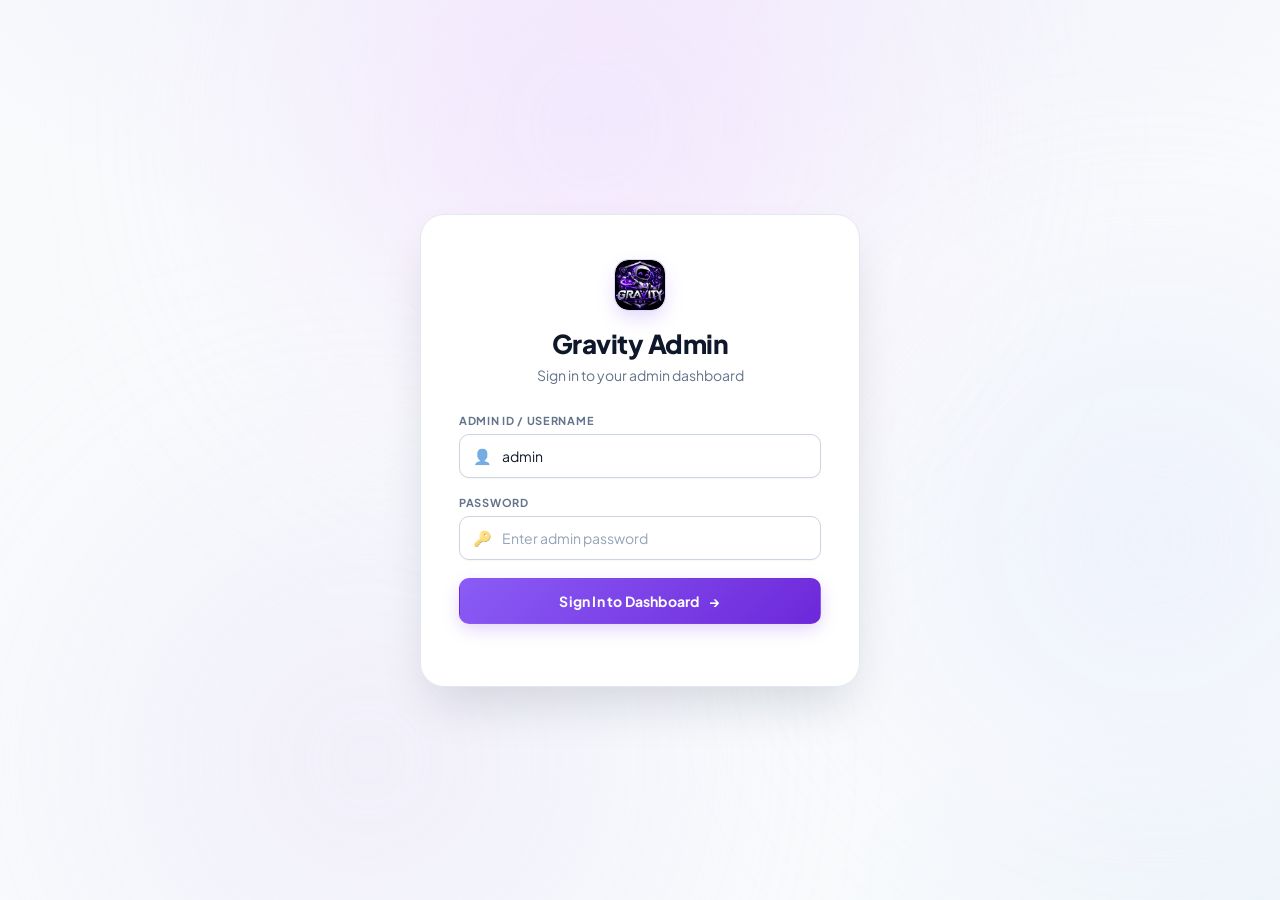
==== admin/index.html @ 336caf01 "Add files via upload" ====
<!doctype html>
<html lang="en">

<head>
  <meta charset="utf-8">
  <meta name="viewport" content="width=device-width, initial-scale=1">
  <title>Gravity Admin</title>
  <link rel="icon" href="../assets/logo.png">
  <link rel="preconnect" href="https://fonts.googleapis.com">
  <link rel="preconnect" href="https://fonts.gstatic.com" crossorigin>
  <link
    href="https://fonts.googleapis.com/css2?family=Plus+Jakarta+Sans:wght@300;400;500;600;700;800&family=JetBrains+Mono:wght@400;500&display=swap"
    rel="stylesheet">
  <link rel="stylesheet" href="../css/admin.css">
</head>

<body>

  <!-- =====================================================================
       AMBIENT GLOW ACCENTS (SOFT PASTEL)
       ===================================================================== -->
  <div class="liquid-bg" aria-hidden="true">
    <div class="liquid-orb orb-1"></div>
    <div class="liquid-orb orb-2"></div>
    <div class="liquid-orb orb-3"></div>
  </div>

  <!-- =====================================================================
       LOGIN SCREEN
       ===================================================================== -->
  <div id="login" class="login-wrapper">
    <div class="glass-card login-card">
      <div class="login-header">
        <div class="login-logo-wrap">
          <img id="loginLogo" src="../assets/logo.png" alt="Bot Logo">
        </div>
        <h1>Gravity Admin</h1>
        <p>Sign in to your admin dashboard</p>
      </div>

      <div class="login-form">
        <div class="input-group">
          <label for="adminUser">Admin ID / Username</label>
          <div class="input-wrapper">
            <span class="input-icon">👤</span>
            <input id="adminUser" type="text" placeholder="e.g. admin" value="admin" autocomplete="username">
          </div>
        </div>

        <div class="input-group">
          <label for="adminPass">Password</label>
          <div class="input-wrapper">
            <span class="input-icon">🔑</span>
            <input id="adminPass" type="password" placeholder="Enter admin password" autocomplete="current-password">
          </div>
        </div>

        <button id="loginBtn" class="btn-liquid-primary">
          <span>Sign In to Dashboard</span>
          <span class="btn-arrow">→</span>
        </button>

        <small id="loginMsg"></small>
      </div>
    </div>
  </div>

  <!-- =====================================================================
       DASHBOARD APP
       ===================================================================== -->
  <div id="app" hidden>

    <!-- TOP GLASS BAR -->
    <header class="glass-nav">
      <div class="nav-left">
        <div class="nav-brand">
          <div class="brand-glow">
            <img id="adminNavLogo" src="../assets/logo.png" alt="Bot Logo">
          </div>
          <div class="brand-text">
            <b>GRAVITY BOT</b>
            <span class="brand-sub">ADMIN DASHBOARD</span>
          </div>
        </div>
      </div>

      <!-- LIQUID TABS SWITCHER -->
      <nav class="liquid-tabs">
        <button class="tab-btn active" data-tab="tab-settings">
          <span class="tab-icon">⚙️</span>
          <span class="tab-label">Settings</span>
        </button>
        <button class="tab-btn" data-tab="tab-categories">
          <span class="tab-icon">📁</span>
          <span class="tab-label">Categories</span>
          <span id="badgeCatCount" class="tab-counter">0</span>
        </button>
        <button class="tab-btn" data-tab="tab-commands">
          <span class="tab-icon">⚡</span>
          <span class="tab-label">Commands</span>
          <span id="badgeCmdCount" class="tab-counter">0</span>
        </button>
        <button class="tab-btn" data-tab="tab-legal">
          <span class="tab-icon">📜</span>
          <span class="tab-label">Legal &amp; Policy</span>
        </button>
      </nav>

      <div class="nav-right">
        <a href="/" target="_blank" class="nav-link-btn" title="Open public bot website">
          <span>Live Site</span>
          <span class="arrow-up-right">↗</span>
        </a>
        <button id="logoutBtn" class="btn-glass-danger" title="Sign out of admin session">
          <span>Logout</span>
        </button>
      </div>
    </header>

    <!-- MAIN CONTAINER -->
    <main class="dash-container">

      <!-- QUICK STATS BAR -->
      <div class="stats-grid">
        <div class="glass-card stat-card">
          <div class="stat-icon-wrap violet">
            <img id="statBotLogo" src="../assets/logo.png" alt="Bot Logo">
          </div>
          <div class="stat-info">
            <span class="stat-label">Bot Name</span>
            <h3 id="statBotName">Gravity Bot</h3>
          </div>
        </div>

        <div class="glass-card stat-card">
          <div class="stat-icon-wrap cyan">📁</div>
          <div class="stat-info">
            <span class="stat-label">Total Categories</span>
            <h3 id="statCatCount">0</h3>
          </div>
        </div>

        <div class="glass-card stat-card">
          <div class="stat-icon-wrap fuchsia">⚡</div>
          <div class="stat-info">
            <span class="stat-label">Total Commands</span>
            <h3 id="statCmdCount">0</h3>
          </div>
        </div>

        <div class="glass-card stat-card">
          <div class="stat-icon-wrap emerald">🛡️</div>
          <div class="stat-info">
            <span class="stat-label">Database Storage</span>
            <h3>Cloudflare D1</h3>
          </div>
        </div>
      </div>

      <!-- ===================================================================
           TAB 1: WEBSITE SETTINGS
           =================================================================== -->
      <section id="tab-settings" class="tab-pane active">
        <div class="section-header">
          <div>
            <span class="section-tag">CONFIGURATION</span>
            <h2>General Bot Settings</h2>
            <p>Customize branding, discord invite URLs, and hero text.</p>
          </div>
        </div>

        <div class="glass-card panel-card">
          <form id="settings" class="liquid-form"></form>
        </div>
      </section>

      <!-- ===================================================================
           TAB 2: CATEGORIES MANAGEMENT
           =================================================================== -->
      <section id="tab-categories" class="tab-pane">
        <div class="section-header">
          <div>
            <span class="section-tag">STRUCTURE</span>
            <h2>Command Categories</h2>
            <p>Organize bot commands into clean functional categories.</p>
          </div>
        </div>

        <!-- Add Category Glass Card -->
        <div class="glass-card add-card">
          <div class="add-card-header">
            <div class="header-badge">+</div>
            <div>
              <h3>Add New Category</h3>
              <p>Create a category grouping (e.g. Moderation, Music, Utility)</p>
            </div>
          </div>

          <form id="catAdd" class="liquid-add-form cat-form-grid">
            <div class="form-col">
              <label>Category Name *</label>
              <input name="name" placeholder="e.g. Moderation" required>
            </div>
            <div class="form-col-sm">
              <label>Icon (Emoji)</label>
              <input name="icon" placeholder="🛡️" value="⚙️">
            </div>
            <div class="form-col">
              <label>Description</label>
              <input name="description" placeholder="Brief summary of category">
            </div>
            <div class="form-col-xs">
              <label>Order</label>
              <input name="sort_order" type="number" value="0">
            </div>
            <div class="form-col-btn">
              <button type="submit" class="btn-liquid-add">
                <span>+ Add Category</span>
              </button>
            </div>
          </form>
        </div>

        <!-- Existing Categories List -->
        <div class="list-section">
          <div class="list-header">
            <h4>Active Categories</h4>
            <span class="badge-count" id="catListCount">0 Categories</span>
          </div>
          <div id="cats" class="items-grid"></div>
        </div>
      </section>

      <!-- ===================================================================
           TAB 3: COMMANDS MANAGEMENT
           =================================================================== -->
      <section id="tab-commands" class="tab-pane">
        <div class="section-header">
          <div>
            <span class="section-tag">FEATURES</span>
            <h2>Bot Commands</h2>
            <p>Add, edit, or configure commands and their usage syntax.</p>
          </div>
        </div>

        <!-- Add Command Glass Card -->
        <div class="glass-card add-card">
          <div class="add-card-header">
            <div class="header-badge">+</div>
            <div>
              <h3>Add New Command</h3>
              <p>Fill in the details below to publish a command to the public docs.</p>
            </div>
          </div>

          <form id="cmdAdd" class="liquid-add-form cmd-form-grid">
            <div class="form-col">
              <label>Category *</label>
              <select name="category_id" id="cmdCat" required></select>
            </div>
            <div class="form-col">
              <label>Command Name *</label>
              <input name="command_name" placeholder="e.g. /ban" required>
            </div>
            <div class="form-col">
              <label>Description *</label>
              <input name="description" placeholder="e.g. Permanently bans a user" required>
            </div>
            <div class="form-col">
              <label>Usage / Syntax</label>
              <input name="usage_text" placeholder="e.g. /ban @user [reason]">
            </div>
            <div class="form-col-xs">
              <label>Order</label>
              <input name="sort_order" type="number" value="0">
            </div>
            <div class="form-col-btn">
              <button type="submit" class="btn-liquid-add">
                <span>+ Add Command</span>
              </button>
            </div>
          </form>
        </div>

        <!-- Filter & Search Bar -->
        <div class="filter-glass-bar">
          <div class="search-input-wrap">
            <span class="search-icon">🔍</span>
            <input id="cmdSearchInput" type="text" placeholder="Search commands by name or description...">
          </div>
          <div class="filter-select-wrap">
            <select id="cmdCategoryFilter">
              <option value="all">All Categories</option>
            </select>
          </div>
        </div>

        <!-- Existing Commands List -->
        <div class="list-section">
          <div class="list-header">
            <h4>Configured Commands</h4>
            <span class="badge-count" id="cmdListCount">0 Commands</span>
          </div>
          <div id="cmds" class="commands-grid"></div>
        </div>
      </section>

      <!-- ===================================================================
           TAB 4: LEGAL & POLICY (TERMS & PRIVACY)
           =================================================================== -->
      <section id="tab-legal" class="tab-pane">
        <div class="section-header">
          <div>
            <span class="section-tag">LEGAL &amp; COMPLIANCE</span>
            <h2>Terms of Service &amp; Privacy Policy</h2>
            <p>Write or edit custom policies. Supports HTML headings, paragraphs, and lists.</p>
          </div>
        </div>

        <div class="glass-card panel-card">
          <form id="legalForm" class="liquid-form">
            <div class="legal-grid">
              <div class="legal-box">
                <div class="box-title">
                  <span class="box-badge">📄</span>
                  <div>
                    <h3>Terms of Service Content</h3>
                    <small>Custom content for /terms.html. Leave empty to use default template.</small>
                  </div>
                </div>
                <textarea id="legalTerms" name="terms_content" rows="14"
                  placeholder="<h2>1. Acceptance of Terms</h2>&#10;<p>By inviting our bot, you agree...</p>"></textarea>
              </div>

              <div class="legal-box">
                <div class="box-title">
                  <span class="box-badge">🔒</span>
                  <div>
                    <h3>Privacy Policy Content</h3>
                    <small>Custom content for /privacy.html. Leave empty to use default template.</small>
                  </div>
                </div>
                <textarea id="legalPrivacy" name="privacy_content" rows="14"
                  placeholder="<h2>1. Data We Collect</h2>&#10;<p>We store user IDs and server settings...</p>"></textarea>
              </div>
            </div>

            <div class="form-actions-bar">
              <button type="submit" class="btn-liquid-primary">
                <span>Save Legal Policies</span>
                <span class="btn-arrow">✓</span>
              </button>
            </div>
          </form>
        </div>
      </section>

    </main>
  </div>

  <!-- TOAST NOTIFICATION -->
  <div id="toast" class="liquid-toast"></div>

  <script src="admin.js"></script>
</body>

</html>
---- css/admin.css ----
/* ==========================================================================
   GRAVITY ADMIN — MODERN WHITE / LIGHT THEME
   ========================================================================== */

@import url('https://fonts.googleapis.com/css2?family=Plus+Jakarta+Sans:wght@300;400;500;600;700;800;900&family=JetBrains+Mono:wght@400;500;600&display=swap');

:root {
    --bg-deep: #f8fafc;
    --bg-base: #ffffff;
    --card-bg: #ffffff;
    --card-border: #e2e8f0;
    --card-border-hi: #cbd5e1;

    --primary: #7c3aed;
    --primary-glow: rgba(124, 58, 237, 0.25);
    --primary-gradient: linear-gradient(135deg, #8b5cf6 0%, #6d28d9 100%);

    --cyan: #0284c7;
    --cyan-bg: #e0f2fe;
    --emerald: #059669;
    --emerald-bg: #d1fae5;
    --violet-bg: #ede9fe;
    --fuchsia-bg: #fae8ff;

    --danger: #dc2626;
    --danger-bg: #fee2e2;
    --danger-border: #fca5a5;

    --text-main: #0f172a;
    --text-heading: #0f172a;
    --text-body: #334155;
    --text-muted: #64748b;
    --text-sub: #94a3b8;

    --input-bg: #ffffff;
    --input-border: #cbd5e1;
    --input-focus: #7c3aed;

    --radius-xl: 20px;
    --radius-lg: 14px;
    --radius-md: 10px;
    --radius-sm: 8px;

    --shadow-card: 0 4px 6px -1px rgba(0, 0, 0, 0.05), 0 2px 4px -2px rgba(0, 0, 0, 0.03), 0 16px 24px -4px rgba(0, 0, 0, 0.04);
    --shadow-hover: 0 20px 25px -5px rgba(0, 0, 0, 0.08), 0 8px 10px -6px rgba(0, 0, 0, 0.04);
    --shadow-float: 0 25px 50px -12px rgba(15, 23, 42, 0.15);
    --ease: cubic-bezier(0.16, 1, 0.3, 1);
}

/* ==========================================================================
   RESET & BASE STYLING
   ========================================================================== */

* {
    box-sizing: border-box;
    margin: 0;
    padding: 0;
    -webkit-font-smoothing: antialiased;
}

[hidden],
.login-wrapper[hidden],
#login[hidden],
#app[hidden] {
    display: none !important;
}

body {
    font-family: 'Plus Jakarta Sans', system-ui, sans-serif;
    background: var(--bg-deep);
    color: var(--text-body);
    min-height: 100vh;
    position: relative;
    overflow-x: hidden;
    background-image:
        radial-gradient(ellipse 90% 60% at 50% -10%, rgba(124, 58, 237, 0.06), transparent 70%),
        radial-gradient(ellipse 60% 40% at 100% 100%, rgba(2, 132, 199, 0.04), transparent 60%);
}

/* ==========================================================================
   SOFT PASTEL AMBIENT GLOW ACCENTS
   ========================================================================== */

.liquid-bg {
    position: fixed;
    inset: 0;
    pointer-events: none;
    z-index: 0;
    overflow: hidden;
}

.liquid-orb {
    position: absolute;
    border-radius: 50%;
    filter: blur(120px);
    opacity: 0.55;
    mix-blend-mode: multiply;
    will-change: transform;
}

.orb-1 {
    width: 550px;
    height: 550px;
    background: radial-gradient(circle, #e9d5ff 0%, #fae8ff 70%, transparent);
    top: -150px;
    left: 25%;
    animation: orbFloat1 20s ease-in-out infinite alternate;
}

.orb-2 {
    width: 450px;
    height: 450px;
    background: radial-gradient(circle, #e0f2fe 0%, #ede9fe 70%, transparent);
    top: 35%;
    right: -100px;
    animation: orbFloat2 24s ease-in-out infinite alternate;
}

.orb-3 {
    width: 480px;
    height: 480px;
    background: radial-gradient(circle, #fce7f3 0%, #e0e7ff 70%, transparent);
    bottom: -100px;
    left: 10%;
    animation: orbFloat3 22s ease-in-out infinite alternate;
}

@keyframes orbFloat1 {
    0% {
        transform: translate(0, 0) scale(1);
    }

    50% {
        transform: translate(80px, 60px) scale(1.1);
    }

    100% {
        transform: translate(-60px, 100px) scale(0.95);
    }
}

@keyframes orbFloat2 {
    0% {
        transform: translate(0, 0) scale(1);
    }

    50% {
        transform: translate(-100px, -50px) scale(1.08);
    }

    100% {
        transform: translate(50px, 80px) scale(0.92);
    }
}

@keyframes orbFloat3 {
    0% {
        transform: translate(0, 0) scale(1);
    }

    50% {
        transform: translate(60px, -80px) scale(1.08);
    }

    100% {
        transform: translate(-50px, 30px) scale(0.96);
    }
}

/* ==========================================================================
   CARDS (WHITE THEME ELEVATION)
   ========================================================================== */

.glass-card {
    position: relative;
    background: var(--card-bg);
    border: 1px solid var(--card-border);
    border-radius: var(--radius-xl);
    box-shadow: var(--shadow-card);
    transition: all 0.25s var(--ease);
    overflow: hidden;
}

/* ==========================================================================
   LOGIN SCREEN (WHITE CARD)
   ========================================================================== */

.login-wrapper {
    position: relative;
    z-index: 10;
    min-height: 100vh;
    display: flex;
    align-items: center;
    justify-content: center;
    padding: 24px;
}

.login-card {
    width: 100%;
    max-width: 440px;
    padding: 44px 38px;
    border-radius: 24px;
    background: #ffffff;
    border: 1px solid #e2e8f0;
    box-shadow: var(--shadow-float);
    animation: loginAppear 0.4s var(--ease);
}

@keyframes loginAppear {
    from {
        opacity: 0;
        transform: translateY(24px) scale(0.97);
    }

    to {
        opacity: 1;
        transform: translateY(0) scale(1);
    }
}

.login-header {
    text-align: center;
    margin-bottom: 30px;
}

.login-logo-wrap {
    width: 52px;
    height: 52px;
    margin: 0 auto 16px;
    border-radius: 14px;
    overflow: hidden;
    border: 1px solid #ddd6fe;
    background: #ffffff;
    box-shadow: 0 8px 20px -4px rgba(124, 58, 237, 0.25);
    display: flex;
    align-items: center;
    justify-content: center;
}

.login-logo-wrap img,
#loginLogo {
    width: 100% !important;
    height: 100% !important;
    max-width: 52px !important;
    max-height: 52px !important;
    object-fit: cover !important;
    border-radius: inherit;
    display: block;
}

@keyframes pulseGlow {

    0%,
    100% {
        transform: scale(1);
    }

    50% {
        transform: scale(1.08);
    }
}

.login-header h1 {
    font-size: 26px;
    font-weight: 800;
    letter-spacing: -0.5px;
    color: var(--text-heading);
    margin-bottom: 6px;
}

.login-header p {
    color: var(--text-muted);
    font-size: 14px;
}

.login-form {
    display: flex;
    flex-direction: column;
    gap: 18px;
}

.input-group {
    display: flex;
    flex-direction: column;
    gap: 7px;
}

.input-group label {
    font-size: 11px;
    font-weight: 700;
    text-transform: uppercase;
    letter-spacing: 0.7px;
    color: var(--text-muted);
}

.input-wrapper {
    position: relative;
    display: flex;
    align-items: center;
}

.input-icon {
    position: absolute;
    left: 14px;
    font-size: 15px;
    opacity: 0.6;
    pointer-events: none;
}

.input-wrapper input {
    padding-left: 42px !important;
}

/* ==========================================================================
   INPUTS & TEXTAREAS (CLEAN WHITE THEME)
   ========================================================================== */

input,
textarea,
select {
    width: 100%;
    background: var(--input-bg);
    border: 1px solid var(--input-border);
    border-radius: var(--radius-md);
    color: var(--text-main);
    padding: 12px 15px;
    font-family: inherit;
    font-size: 14px;
    outline: none;
    transition: all 0.2s var(--ease);
    box-shadow: 0 1px 2px rgba(0, 0, 0, 0.04);
}

input:hover,
textarea:hover,
select:hover {
    border-color: var(--card-border-hi);
}

input:focus,
textarea:focus,
select:focus {
    border-color: var(--input-focus);
    box-shadow: 0 0 0 3px rgba(124, 58, 237, 0.15), 0 1px 2px rgba(0, 0, 0, 0.05);
    background: #ffffff;
}

input::placeholder,
textarea::placeholder {
    color: var(--text-sub);
}

textarea {
    line-height: 1.6;
    resize: vertical;
}

select {
    appearance: none;
    background-image: url("data:image/svg+xml,%3Csvg xmlns='http://www.w3.org/2000/svg' width='12' height='12' fill='%2364748b' viewBox='0 0 16 16'%3E%3Cpath d='M8 11.5l-5-5h10l-5 5z'/%3E%3C/svg%3E");
    background-repeat: no-repeat;
    background-position: right 14px center;
    padding-right: 36px;
    cursor: pointer;
}

select option {
    background: #ffffff;
    color: var(--text-main);
}

/* ==========================================================================
   BUTTONS
   ========================================================================== */

.btn-liquid-primary {
    display: inline-flex;
    align-items: center;
    justify-content: center;
    gap: 10px;
    padding: 13px 24px;
    background: var(--primary-gradient);
    border: 1px solid transparent;
    border-radius: var(--radius-md);
    color: #ffffff;
    font-family: inherit;
    font-size: 14px;
    font-weight: 700;
    letter-spacing: 0.2px;
    cursor: pointer;
    box-shadow: 0 6px 18px -2px var(--primary-glow);
    transition: all 0.2s var(--ease);
    text-decoration: none;
}

.btn-liquid-primary:hover {
    transform: translateY(-1px);
    box-shadow: 0 10px 24px -2px var(--primary-glow);
    filter: brightness(1.05);
}

.btn-liquid-primary:active {
    transform: translateY(0);
}

.btn-liquid-primary:disabled {
    opacity: 0.5;
    cursor: not-allowed;
    transform: none;
    box-shadow: none;
}

.btn-arrow {
    transition: transform 0.2s ease;
}

.btn-liquid-primary:hover .btn-arrow {
    transform: translateX(4px);
}

.btn-liquid-add {
    display: inline-flex;
    align-items: center;
    justify-content: center;
    height: 44px;
    padding: 0 20px;
    background: var(--primary-gradient);
    border: 1px solid transparent;
    border-radius: var(--radius-md);
    color: #fff;
    font-size: 13px;
    font-weight: 700;
    cursor: pointer;
    white-space: nowrap;
    box-shadow: 0 4px 14px -2px var(--primary-glow);
    transition: all 0.2s var(--ease);
}

.btn-liquid-add:hover {
    transform: translateY(-1px);
    filter: brightness(1.06);
}

.btn-glass-danger {
    padding: 8px 16px;
    background: var(--danger-bg);
    border: 1px solid var(--danger-border);
    border-radius: var(--radius-sm);
    color: var(--danger);
    font-size: 12px;
    font-weight: 600;
    cursor: pointer;
    transition: all 0.2s ease;
}

.btn-glass-danger:hover {
    background: var(--danger);
    color: #fff;
    border-color: var(--danger);
}

/* ==========================================================================
   TOP BAR (WHITE NAVBAR)
   ========================================================================== */

.glass-nav {
    position: sticky;
    top: 0;
    z-index: 100;
    height: 72px;
    padding: 0 32px;
    display: flex;
    align-items: center;
    justify-content: space-between;
    gap: 20px;
    background: rgba(255, 255, 255, 0.88);
    backdrop-filter: blur(20px);
    -webkit-backdrop-filter: blur(20px);
    border-bottom: 1px solid var(--card-border);
    box-shadow: 0 1px 3px rgba(0, 0, 0, 0.03);
}

.nav-brand {
    display: flex;
    align-items: center;
    gap: 12px;
}

.brand-glow {
    width: 38px;
    height: 38px;
    border-radius: 10px;
    overflow: hidden;
    border: 1px solid #ddd6fe;
    background: #ffffff;
    display: flex;
    align-items: center;
    justify-content: center;
    box-shadow: 0 4px 12px rgba(124, 58, 237, 0.15);
    flex-shrink: 0;
}

.brand-glow img,
#adminNavLogo {
    width: 100% !important;
    height: 100% !important;
    max-width: 38px !important;
    max-height: 38px !important;
    object-fit: cover !important;
    border-radius: inherit;
    display: block;
}

.brand-text {
    display: flex;
    flex-direction: column;
}

.brand-text b {
    font-size: 14px;
    font-weight: 800;
    letter-spacing: 1.2px;
    color: var(--text-heading);
}

.brand-sub {
    font-size: 9px;
    font-weight: 800;
    letter-spacing: 1.5px;
    color: var(--primary);
}

/* ==========================================================================
   TABS SWITCHER (CLEAN PILL STYLE)
   ========================================================================== */

.liquid-tabs {
    display: flex;
    align-items: center;
    gap: 4px;
    background: #f1f5f9;
    padding: 4px;
    border-radius: 999px;
    border: 1px solid #e2e8f0;
}

.tab-btn {
    display: flex;
    align-items: center;
    gap: 7px;
    padding: 8px 18px;
    border-radius: 999px;
    background: transparent;
    border: 0;
    color: var(--text-muted);
    font-family: inherit;
    font-size: 13px;
    font-weight: 600;
    cursor: pointer;
    transition: all 0.2s var(--ease);
}

.tab-btn:hover {
    color: var(--text-heading);
    background: rgba(255, 255, 255, 0.6);
}

.tab-btn.active {
    color: #ffffff;
    background: var(--primary-gradient);
    box-shadow: 0 4px 14px -2px var(--primary-glow);
}

.tab-icon {
    font-size: 14px;
}

.tab-counter {
    font-size: 11px;
    font-weight: 700;
    background: #e2e8f0;
    color: #475569;
    padding: 2px 7px;
    border-radius: 999px;
}

.tab-btn.active .tab-counter {
    background: rgba(255, 255, 255, 0.25);
    color: #ffffff;
}

.nav-right {
    display: flex;
    align-items: center;
    gap: 12px;
}

.nav-link-btn {
    display: inline-flex;
    align-items: center;
    gap: 6px;
    padding: 8px 14px;
    border-radius: var(--radius-sm);
    background: #f8fafc;
    border: 1px solid var(--card-border);
    color: var(--text-body);
    text-decoration: none;
    font-size: 12px;
    font-weight: 600;
    transition: all 0.2s ease;
}

.nav-link-btn:hover {
    color: var(--primary);
    background: #ede9fe;
    border-color: #ddd6fe;
}

.arrow-up-right {
    font-size: 11px;
    opacity: 0.7;
}

/* ==========================================================================
   DASHBOARD CONTAINER
   ========================================================================== */

.dash-container {
    position: relative;
    z-index: 10;
    max-width: 1200px;
    margin: 0 auto;
    padding: 36px 24px 80px;
}

/* ==========================================================================
   STATS CARDS GRID
   ========================================================================== */

.stats-grid {
    display: grid;
    grid-template-columns: repeat(4, 1fr);
    gap: 18px;
    margin-bottom: 32px;
}

.stat-card {
    padding: 20px 22px;
    display: flex;
    align-items: center;
    gap: 16px;
    border-radius: var(--radius-lg);
    background: #ffffff;
    border: 1px solid var(--card-border);
    box-shadow: var(--shadow-card);
}

.stat-card:hover {
    box-shadow: var(--shadow-hover);
    transform: translateY(-2px);
}

.stat-icon-wrap {
    width: 48px;
    height: 48px;
    border-radius: 14px;
    display: flex;
    align-items: center;
    justify-content: center;
    font-size: 22px;
    overflow: hidden;
    flex-shrink: 0;
}

.stat-icon-wrap img,
#statBotLogo {
    width: 100% !important;
    height: 100% !important;
    max-width: 48px !important;
    max-height: 48px !important;
    object-fit: cover !important;
    border-radius: 12px;
    display: block;
}

.stat-icon-wrap.violet {
    background: var(--violet-bg);
}

.stat-icon-wrap.cyan {
    background: var(--cyan-bg);
}

.stat-icon-wrap.fuchsia {
    background: var(--fuchsia-bg);
}

.stat-icon-wrap.emerald {
    background: var(--emerald-bg);
}

.stat-info {
    display: flex;
    flex-direction: column;
}

.stat-label {
    font-size: 11px;
    font-weight: 700;
    color: var(--text-muted);
    text-transform: uppercase;
    letter-spacing: 0.6px;
}

.stat-info h3 {
    font-size: 18px;
    font-weight: 800;
    color: var(--text-heading);
    margin-top: 2px;
}

/* ==========================================================================
   TAB PANES
   ========================================================================== */

.tab-pane {
    display: none;
    animation: tabFadeIn 0.25s var(--ease);
}

.tab-pane.active {
    display: block;
}

@keyframes tabFadeIn {
    from {
        opacity: 0;
        transform: translateY(8px);
    }

    to {
        opacity: 1;
        transform: translateY(0);
    }
}

.section-header {
    margin-bottom: 24px;
}

.section-tag {
    display: inline-block;
    font-size: 10px;
    font-weight: 800;
    letter-spacing: 1.8px;
    color: var(--primary);
    margin-bottom: 6px;
}

.section-header h2 {
    font-size: 26px;
    font-weight: 800;
    letter-spacing: -0.5px;
    color: var(--text-heading);
    margin-bottom: 4px;
}

.section-header p {
    color: var(--text-muted);
    font-size: 14px;
}

.panel-card {
    padding: 32px;
    background: #ffffff;
    border: 1px solid var(--card-border);
    box-shadow: var(--shadow-card);
}

/* ==========================================================================
   SETTINGS FORM
   ========================================================================== */

.liquid-form {
    display: grid;
    gap: 20px;
}

.settings-grid-2 {
    display: grid;
    grid-template-columns: 1fr 1fr;
    gap: 20px;
}

.form-field {
    display: flex;
    flex-direction: column;
    gap: 7px;
}

.form-field label {
    font-size: 11px;
    font-weight: 700;
    text-transform: uppercase;
    letter-spacing: 0.7px;
    color: var(--text-muted);
}

.form-field small {
    font-size: 11px;
    color: var(--text-sub);
}

.form-actions-bar {
    display: flex;
    justify-content: flex-end;
    padding-top: 16px;
    border-top: 1px solid var(--card-border);
    margin-top: 10px;
}

/* ==========================================================================
   ADD ITEM CARDS
   ========================================================================== */

.add-card {
    padding: 26px 28px;
    margin-bottom: 28px;
    background: #ffffff;
    border: 1px solid #ddd6fe;
    border-radius: var(--radius-xl);
    box-shadow: 0 8px 20px -4px rgba(124, 58, 237, 0.08);
}

.add-card-header {
    display: flex;
    align-items: center;
    gap: 14px;
    margin-bottom: 20px;
}

.header-badge {
    width: 34px;
    height: 34px;
    border-radius: 10px;
    background: var(--primary-gradient);
    display: flex;
    align-items: center;
    justify-content: center;
    font-size: 20px;
    font-weight: 800;
    color: #fff;
    box-shadow: 0 4px 12px var(--primary-glow);
}

.add-card-header h3 {
    font-size: 16px;
    font-weight: 800;
    color: var(--text-heading);
}

.add-card-header p {
    font-size: 12px;
    color: var(--text-muted);
}

/* Add Forms Layouts */
.cat-form-grid {
    display: grid;
    grid-template-columns: 1.8fr 110px 2.2fr 90px auto;
    gap: 12px;
    align-items: end;
}

.cmd-form-grid {
    display: grid;
    grid-template-columns: 180px 170px 2.2fr 1.6fr 80px auto;
    gap: 12px;
    align-items: end;
}

.form-col {
    display: flex;
    flex-direction: column;
    gap: 6px;
}

.form-col-sm {
    display: flex;
    flex-direction: column;
    gap: 6px;
    width: 100%;
}

.form-col-xs {
    display: flex;
    flex-direction: column;
    gap: 6px;
    width: 100%;
}

.form-col-btn {
    display: flex;
    align-items: flex-end;
}

.cat-form-grid label,
.cmd-form-grid label {
    font-size: 10px;
    font-weight: 700;
    text-transform: uppercase;
    letter-spacing: 0.6px;
    color: var(--text-muted);
}

/* ==========================================================================
   FILTER & SEARCH BAR
   ========================================================================== */

.filter-glass-bar {
    display: flex;
    gap: 14px;
    margin-bottom: 20px;
}

.search-input-wrap {
    position: relative;
    flex: 1;
    display: flex;
    align-items: center;
}

.search-icon {
    position: absolute;
    left: 14px;
    font-size: 14px;
    opacity: 0.6;
    pointer-events: none;
}

.search-input-wrap input {
    padding-left: 42px;
    background: #ffffff;
}

.filter-select-wrap {
    width: 220px;
}

.filter-select-wrap select {
    background: #ffffff;
}

/* ==========================================================================
   LIST SECTIONS & ITEMS
   ========================================================================== */

.list-section {
    display: flex;
    flex-direction: column;
    gap: 14px;
}

.list-header {
    display: flex;
    justify-content: space-between;
    align-items: center;
    padding: 0 4px;
}

.list-header h4 {
    font-size: 13px;
    font-weight: 700;
    color: var(--text-muted);
    text-transform: uppercase;
    letter-spacing: 0.7px;
}

.badge-count {
    font-size: 11px;
    font-weight: 700;
    padding: 4px 10px;
    border-radius: 999px;
    background: #ede9fe;
    border: 1px solid #ddd6fe;
    color: var(--primary);
}

.items-grid,
.commands-grid {
    display: flex;
    flex-direction: column;
    gap: 12px;
}

/* Item Card Row */
.liquid-item-card {
    background: #ffffff;
    border: 1px solid var(--card-border);
    border-radius: var(--radius-lg);
    padding: 16px 20px;
    box-shadow: 0 1px 3px rgba(0, 0, 0, 0.04);
    transition: all 0.2s var(--ease);
}

.liquid-item-card:hover {
    border-color: #cbd5e1;
    box-shadow: 0 4px 12px rgba(0, 0, 0, 0.06);
    transform: translateY(-1px);
}

.liquid-item-form {
    display: grid;
    gap: 10px;
    align-items: end;
}

.cat-item-grid {
    grid-template-columns: 1.8fr 90px 2.2fr 80px auto auto;
}

.cmd-item-grid {
    grid-template-columns: 160px 160px 2.2fr 1.6fr 75px auto auto;
}

.field-caption {
    font-size: 10px;
    font-weight: 700;
    text-transform: uppercase;
    letter-spacing: 0.5px;
    color: var(--text-muted);
    margin-bottom: 4px;
    display: block;
}

.btn-item-update {
    height: 42px;
    padding: 0 16px;
    background: #ede9fe;
    border: 1px solid #ddd6fe;
    color: #6d28d9;
    border-radius: var(--radius-md);
    font-size: 13px;
    font-weight: 700;
    cursor: pointer;
    transition: all 0.2s ease;
    white-space: nowrap;
}

.btn-item-update:hover {
    background: var(--primary);
    color: #fff;
    border-color: var(--primary);
    box-shadow: 0 4px 12px var(--primary-glow);
}

.btn-item-delete {
    height: 42px;
    padding: 0 14px;
    background: var(--danger-bg);
    border: 1px solid var(--danger-border);
    color: var(--danger);
    border-radius: var(--radius-md);
    font-size: 13px;
    font-weight: 700;
    cursor: pointer;
    transition: all 0.2s ease;
    white-space: nowrap;
}

.btn-item-delete:hover {
    background: var(--danger);
    color: #fff;
    border-color: var(--danger);
}

/* ==========================================================================
   LEGAL TAB STYLING
   ========================================================================== */

.legal-grid {
    display: grid;
    grid-template-columns: 1fr 1fr;
    gap: 24px;
    margin-bottom: 24px;
}

.legal-box {
    display: flex;
    flex-direction: column;
    gap: 12px;
}

.box-title {
    display: flex;
    align-items: center;
    gap: 12px;
}

.box-badge {
    width: 36px;
    height: 36px;
    border-radius: 10px;
    background: #ede9fe;
    border: 1px solid #ddd6fe;
    display: flex;
    align-items: center;
    justify-content: center;
    font-size: 18px;
}

.box-title h3 {
    font-size: 15px;
    font-weight: 700;
    color: var(--text-heading);
}

.box-title small {
    font-size: 12px;
    color: var(--text-muted);
}

.legal-box textarea {
    font-family: 'JetBrains Mono', monospace;
    font-size: 13px;
    line-height: 1.6;
    min-height: 360px;
    background: #ffffff;
}

/* ==========================================================================
   TOAST NOTIFICATION (WHITE ELEVATED PILL)
   ========================================================================== */

.liquid-toast {
    position: fixed;
    bottom: 30px;
    right: 30px;
    z-index: 9999;
    padding: 14px 22px;
    border-radius: 999px;
    background: #ffffff;
    border: 1px solid var(--card-border);
    box-shadow: 0 20px 40px -8px rgba(15, 23, 42, 0.16);
    color: var(--text-heading);
    font-size: 13px;
    font-weight: 600;
    display: none;
    align-items: center;
    gap: 12px;
    max-width: 420px;
    transition: all 0.3s var(--ease);
}

.liquid-toast.show {
    display: flex;
    animation: toastSlideUp 0.35s var(--ease);
}

@keyframes toastSlideUp {
    from {
        opacity: 0;
        transform: translateY(20px) scale(0.9);
    }

    to {
        opacity: 1;
        transform: translateY(0) scale(1);
    }
}

.liquid-toast.success {
    border-color: #a7f3d0;
}

.liquid-toast.success::before {
    content: '✓';
    display: flex;
    align-items: center;
    justify-content: center;
    width: 22px;
    height: 22px;
    border-radius: 50%;
    background: #10b981;
    color: #fff;
    font-size: 12px;
    font-weight: 900;
}

.liquid-toast.error {
    border-color: #fca5a5;
}

.liquid-toast.error::before {
    content: '✕';
    display: flex;
    align-items: center;
    justify-content: center;
    width: 22px;
    height: 22px;
    border-radius: 50%;
    background: #ef4444;
    color: #fff;
    font-size: 12px;
    font-weight: 900;
}

.err {
    display: block !important;
    color: var(--danger) !important;
    margin-top: 12px;
    font-size: 13px;
    text-align: center;
    background: var(--danger-bg);
    border: 1px solid var(--danger-border);
    padding: 8px 12px;
    border-radius: var(--radius-sm);
}

/* ==========================================================================
   RESPONSIVE DESIGN
   ========================================================================== */

@media (max-width: 1100px) {
    .stats-grid {
        grid-template-columns: repeat(2, 1fr);
    }

    .cat-form-grid,
    .cmd-form-grid,
    .cat-item-grid,
    .cmd-item-grid {
        grid-template-columns: 1fr 1fr !important;
    }

    .form-col-btn {
        grid-column: span 2;
    }
}

@media (max-width: 860px) {
    .glass-nav {
        height: auto;
        padding: 16px 20px;
        flex-wrap: wrap;
        gap: 14px;
    }

    .liquid-tabs {
        order: 3;
        width: 100%;
        justify-content: space-around;
    }

    .tab-label {
        display: none;
    }

    .settings-grid-2,
    .legal-grid {
        grid-template-columns: 1fr;
    }

    .stats-grid {
        grid-template-columns: 1fr;
    }

    .cat-form-grid,
    .cmd-form-grid,
    .cat-item-grid,
    .cmd-item-grid {
        grid-template-columns: 1fr !important;
    }

    .form-col-btn {
        grid-column: span 1;
    }

    .btn-liquid-add,
    .btn-item-update,
    .btn-item-delete {
        width: 100%;
    }

    .filter-glass-bar {
        flex-direction: column;
    }

    .filter-select-wrap {
        width: 100%;
    }
}
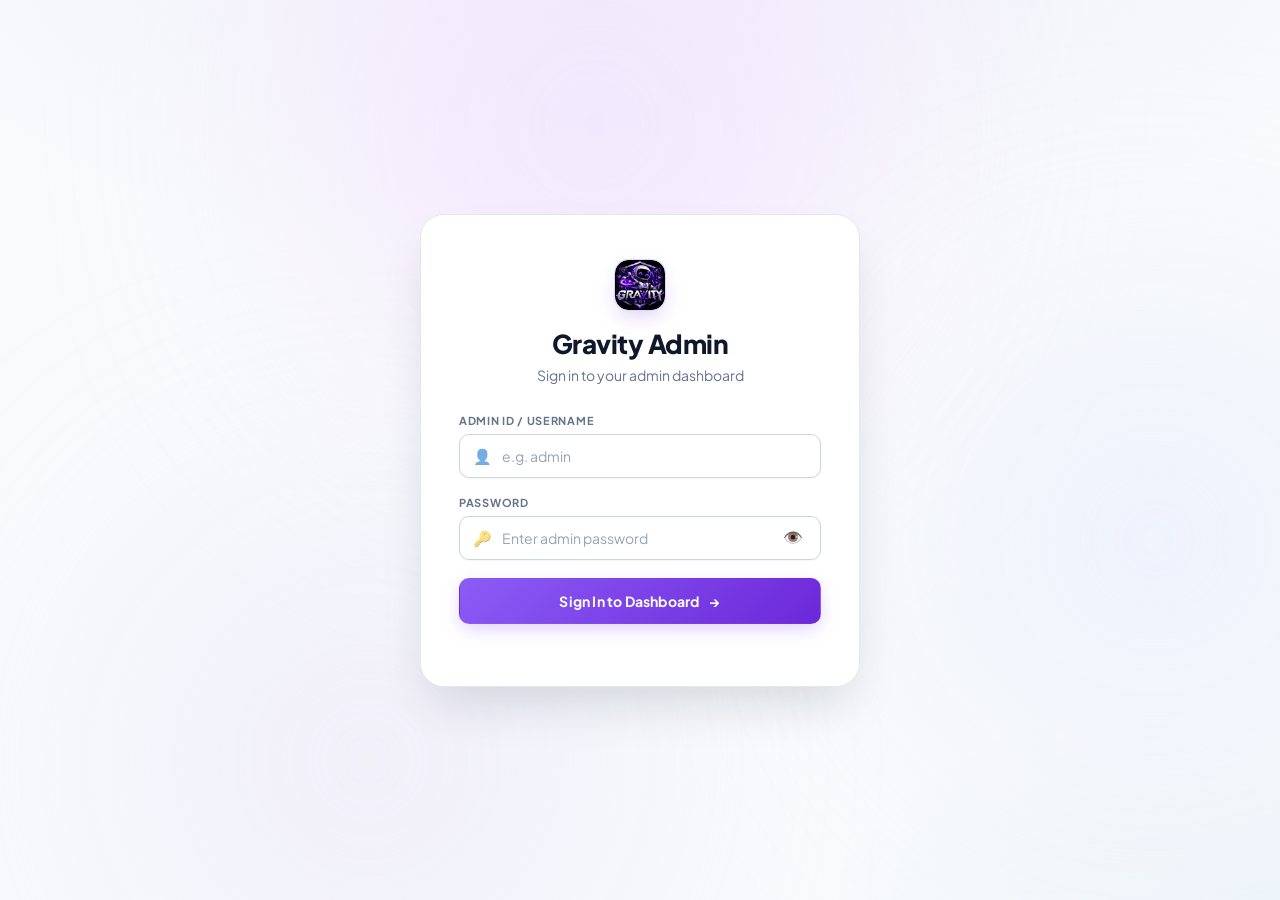
==== commit 375e3d12: "Add files via upload" ====
--- a/admin/index.html
+++ b/admin/index.html
@@ -43,7 +43,7 @@
           <label for="adminUser">Admin ID / Username</label>
           <div class="input-wrapper">
             <span class="input-icon">👤</span>
-            <input id="adminUser" type="text" placeholder="e.g. admin" value="admin" autocomplete="username">
+            <input id="adminUser" type="text" placeholder="e.g. admin" autocomplete="username">
           </div>
         </div>
 
@@ -52,6 +52,7 @@
           <div class="input-wrapper">
             <span class="input-icon">🔑</span>
             <input id="adminPass" type="password" placeholder="Enter admin password" autocomplete="current-password">
+            <button type="button" id="togglePassBtn" class="pass-toggle-btn" title="Show/Hide Password" aria-label="Toggle password visibility">👁️</button>
           </div>
         </div>
 
--- a/css/admin.css
+++ b/css/admin.css
@@ -309,6 +309,37 @@
 
 .input-wrapper input {
     padding-left: 42px !important;
+}
+
+.input-wrapper input[type="password"],
+.input-wrapper input#adminPass {
+    padding-right: 44px !important;
+}
+
+.pass-toggle-btn {
+    position: absolute;
+    right: 12px;
+    background: transparent;
+    border: 0;
+    cursor: pointer;
+    font-size: 16px;
+    padding: 6px;
+    display: flex;
+    align-items: center;
+    justify-content: center;
+    user-select: none;
+    line-height: 1;
+    border-radius: 6px;
+    transition: transform 0.15s ease, opacity 0.15s ease;
+}
+
+.pass-toggle-btn:hover {
+    transform: scale(1.15);
+    background: rgba(124, 58, 237, 0.08);
+}
+
+.pass-toggle-btn:active {
+    transform: scale(0.95);
 }
 
 /* ==========================================================================
